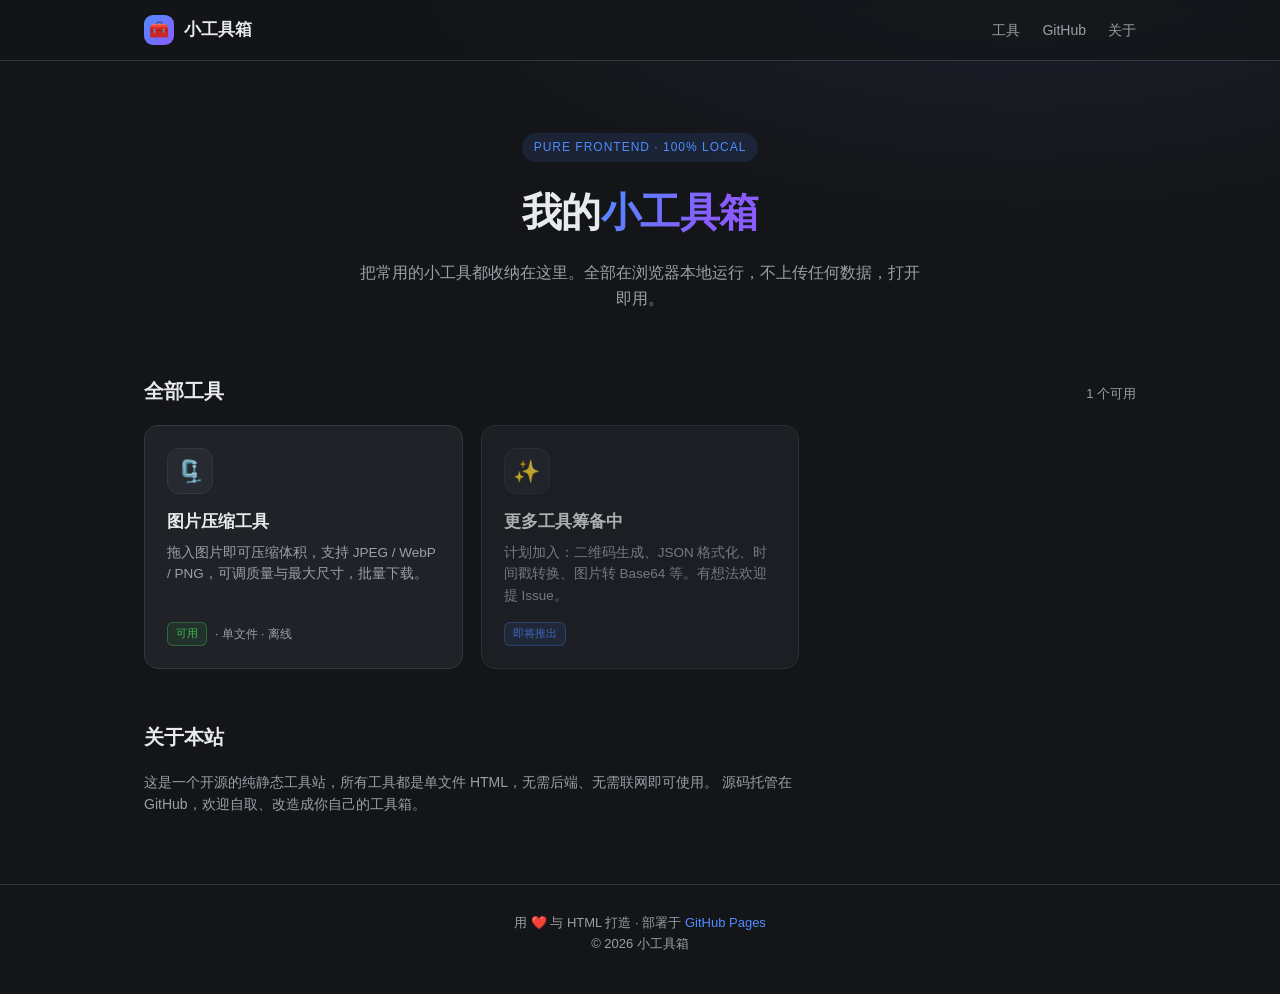
==== index.html @ 85b4f915 "feat: 小工具箱网站首页 + 图片压缩工具 - index.html 工具卡片网格首页 - assets/style.css 暗色主题样式 - tools/image-compressor.htm" ====
<!DOCTYPE html>
<html lang="zh-CN">
<head>
<meta charset="UTF-8">
<meta name="viewport" content="width=device-width, initial-scale=1.0">
<title>我的小工具箱 · Toolbox</title>
<meta name="description" content="一个收纳自制小工具的网站，纯前端、可离线使用。">
<link rel="stylesheet" href="assets/style.css">
</head>
<body>

<nav class="nav">
  <div class="container nav-inner">
    <a class="brand" href="index.html">
      <span class="logo">🧰</span>
      <span>小工具箱</span>
    </a>
    <div class="nav-links">
      <a href="#tools">工具</a>
      <a href="https://github.com" target="_blank" rel="noopener">GitHub</a>
      <a href="#about">关于</a>
    </div>
  </div>
</nav>

<header class="hero container">
  <span class="eyebrow">Pure Frontend · 100% Local</span>
  <h1>我的<span class="grad">小工具箱</span></h1>
  <p>把常用的小工具都收纳在这里。全部在浏览器本地运行，不上传任何数据，打开即用。</p>
</header>

<main class="container">
  <section class="section" id="tools">
    <div class="section-head">
      <h2>全部工具</h2>
      <span class="count" id="toolCount">1 个可用</span>
    </div>

    <div class="grid">
      <a class="card" href="tools/image-compressor.html">
        <div class="icon">🗜️</div>
        <h3>图片压缩工具</h3>
        <p>拖入图片即可压缩体积，支持 JPEG / WebP / PNG，可调质量与最大尺寸，批量下载。</p>
        <div class="meta">
          <span class="tag live">可用</span>
          <span>· 单文件 · 离线</span>
        </div>
      </a>

      <div class="card" style="opacity:.72;">
        <div class="icon">✨</div>
        <h3>更多工具筹备中</h3>
        <p>计划加入：二维码生成、JSON 格式化、时间戳转换、图片转 Base64 等。有想法欢迎提 Issue。</p>
        <div class="meta">
          <span class="tag soon">即将推出</span>
        </div>
      </div>
    </div>
  </section>

  <section class="section" id="about" style="padding-top:40px;">
    <div class="section-head"><h2>关于本站</h2></div>
    <p style="color:var(--muted); font-size:14px; max-width:680px;">
      这是一个开源的纯静态工具站，所有工具都是单文件 HTML，无需后端、无需联网即可使用。
      源码托管在 GitHub，欢迎自取、改造成你自己的工具箱。
    </p>
  </section>
</main>

<footer class="footer">
  <div class="container">
    用 ❤️ 与 HTML 打造 · 部署于
    <a href="https://pages.github.com" target="_blank" rel="noopener">GitHub Pages</a>
    <br>© <span id="year"></span> 小工具箱
  </div>
</footer>

<script>
  document.getElementById('year').textContent = new Date().getFullYear();
</script>
</body>
</html>
---- assets/style.css ----
:root {
  --bg: #141518;
  --bg-2: #1b1d22;
  --panel: #202228;
  --panel-2: #272a31;
  --border: #34373f;
  --text: #e8eaed;
  --muted: #9aa0a8;
  --accent: #4f8cff;
  --accent-hover: #6ea0ff;
  --accent-soft: rgba(79, 140, 255, 0.12);
  --green: #3fb950;
  --radius: 14px;
  --shadow: 0 8px 28px rgba(0, 0, 0, 0.35);
}

* { box-sizing: border-box; margin: 0; padding: 0; }

html { scroll-behavior: smooth; }

body {
  font-family: -apple-system, BlinkMacSystemFont, "Segoe UI", "PingFang SC",
    "Microsoft YaHei", Roboto, Helvetica, Arial, sans-serif;
  background: radial-gradient(1200px 600px at 80% -10%, #1d2230 0%, var(--bg) 55%);
  color: var(--text);
  line-height: 1.6;
  min-height: 100vh;
  -webkit-font-smoothing: antialiased;
}

a { color: inherit; text-decoration: none; }

.container { max-width: 1040px; margin: 0 auto; padding: 0 24px; }

/* ---- Top nav ---- */
.nav {
  position: sticky; top: 0; z-index: 20;
  backdrop-filter: blur(10px);
  background: rgba(20, 21, 24, 0.72);
  border-bottom: 1px solid var(--border);
}
.nav-inner { display: flex; align-items: center; justify-content: space-between; height: 60px; }
.brand { display: flex; align-items: center; gap: 10px; font-weight: 700; font-size: 17px; }
.brand .logo {
  width: 30px; height: 30px; border-radius: 9px;
  background: linear-gradient(135deg, var(--accent), #8a5cff);
  display: grid; place-items: center; font-size: 16px;
}
.nav-links { display: flex; gap: 22px; font-size: 14px; color: var(--muted); }
.nav-links a:hover { color: var(--text); }

/* ---- Hero ---- */
.hero { padding: 72px 0 40px; text-align: center; }
.hero .eyebrow {
  display: inline-block; font-size: 12px; letter-spacing: 1px; text-transform: uppercase;
  color: var(--accent); background: var(--accent-soft);
  padding: 5px 12px; border-radius: 999px; margin-bottom: 18px;
}
.hero h1 { font-size: 40px; font-weight: 750; letter-spacing: -0.5px; }
.hero h1 .grad {
  background: linear-gradient(120deg, var(--accent), #8a5cff 70%);
  -webkit-background-clip: text; background-clip: text; color: transparent;
}
.hero p { color: var(--muted); font-size: 16px; max-width: 560px; margin: 16px auto 0; }

/* ---- Section ---- */
.section { padding: 24px 0 12px; }
.section-head { display: flex; align-items: baseline; justify-content: space-between; margin-bottom: 18px; }
.section-head h2 { font-size: 20px; font-weight: 650; }
.section-head .count { color: var(--muted); font-size: 13px; }

/* ---- Tool grid ---- */
.grid {
  display: grid; gap: 18px;
  grid-template-columns: repeat(auto-fill, minmax(290px, 1fr));
}
.card {
  position: relative; display: flex; flex-direction: column;
  background: var(--panel); border: 1px solid var(--border);
  border-radius: var(--radius); padding: 22px;
  transition: transform .18s ease, border-color .18s ease, box-shadow .18s ease;
}
a.card:hover { transform: translateY(-4px); border-color: var(--accent); box-shadow: var(--shadow); }
.card .icon {
  width: 46px; height: 46px; border-radius: 12px; display: grid; place-items: center;
  font-size: 22px; margin-bottom: 14px; background: var(--panel-2); border: 1px solid var(--border);
}
.card h3 { font-size: 17px; font-weight: 640; margin-bottom: 6px; }
.card p { color: var(--muted); font-size: 13.5px; flex: 1; }
.card .meta { margin-top: 16px; display: flex; align-items: center; gap: 8px; font-size: 12px; color: var(--muted); }
.tag {
  font-size: 11px; padding: 2px 8px; border-radius: 6px;
  background: var(--panel-2); border: 1px solid var(--border); color: var(--muted);
}
.tag.live { color: var(--green); border-color: rgba(63,185,80,.4); background: rgba(63,185,80,.1); }
.tag.soon { color: var(--accent); border-color: rgba(79,140,255,.4); background: var(--accent-soft); }

/* ---- Footer ---- */
.footer {
  margin-top: 56px; border-top: 1px solid var(--border);
  padding: 28px 0 40px; color: var(--muted); font-size: 13px; text-align: center;
}
.footer a { color: var(--accent); }
.footer a:hover { color: var(--accent-hover); }

/* ---- Back link on tool pages ---- */
.back-bar {
  position: sticky; top: 0; z-index: 20;
  background: rgba(20, 21, 24, 0.8); backdrop-filter: blur(10px);
  border-bottom: 1px solid var(--border);
}
.back-bar a {
  display: inline-flex; align-items: center; gap: 6px;
  height: 52px; font-size: 14px; color: var(--muted);
}
.back-bar a:hover { color: var(--accent); }

@media (max-width: 600px) {
  .hero { padding: 48px 0 28px; }
  .hero h1 { font-size: 30px; }
  .nav-links { display: none; }
}
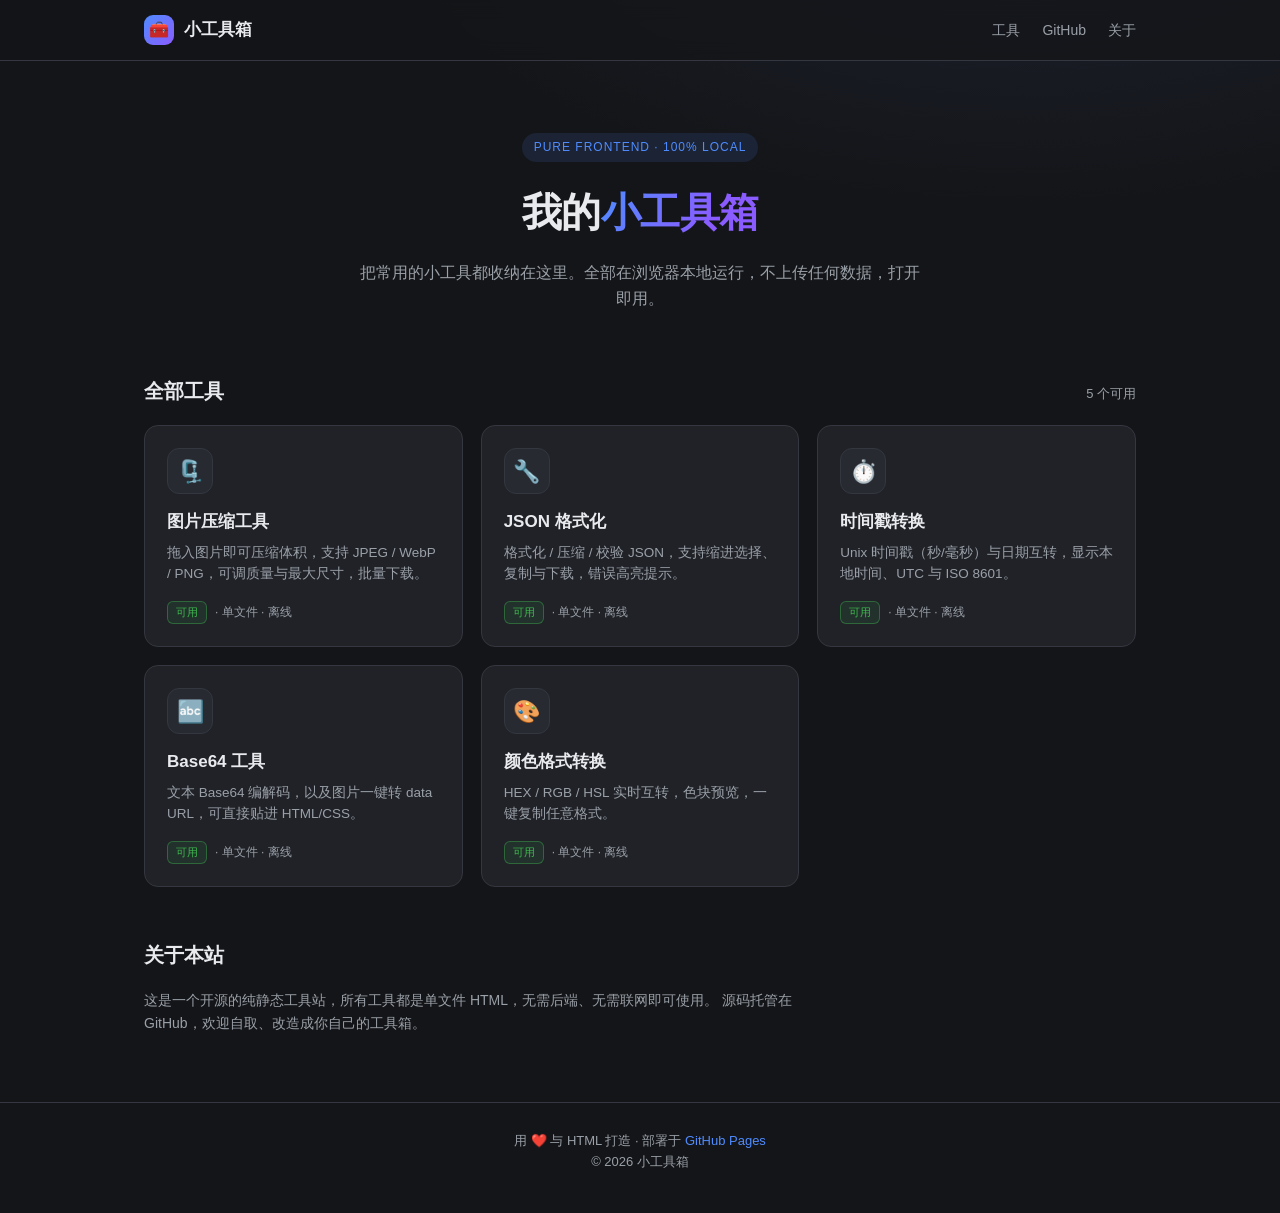
==== commit ad93acb9: "Update index.html" ====
--- a/index.html
+++ b/index.html
@@ -33,7 +33,7 @@
   <section class="section" id="tools">
     <div class="section-head">
       <h2>全部工具</h2>
-      <span class="count" id="toolCount">1 个可用</span>
+      <span class="count" id="toolCount">5 个可用</span>
     </div>
 
     <div class="grid">
@@ -47,14 +47,45 @@
         </div>
       </a>
 
-      <div class="card" style="opacity:.72;">
-        <div class="icon">✨</div>
-        <h3>更多工具筹备中</h3>
-        <p>计划加入：二维码生成、JSON 格式化、时间戳转换、图片转 Base64 等。有想法欢迎提 Issue。</p>
+      <a class="card" href="tools/json-formatter.html">
+        <div class="icon">🔧</div>
+        <h3>JSON 格式化</h3>
+        <p>格式化 / 压缩 / 校验 JSON，支持缩进选择、复制与下载，错误高亮提示。</p>
         <div class="meta">
-          <span class="tag soon">即将推出</span>
+          <span class="tag live">可用</span>
+          <span>· 单文件 · 离线</span>
         </div>
-      </div>
+      </a>
+
+      <a class="card" href="tools/timestamp.html">
+        <div class="icon">⏱️</div>
+        <h3>时间戳转换</h3>
+        <p>Unix 时间戳（秒/毫秒）与日期互转，显示本地时间、UTC 与 ISO 8601。</p>
+        <div class="meta">
+          <span class="tag live">可用</span>
+          <span>· 单文件 · 离线</span>
+        </div>
+      </a>
+
+      <a class="card" href="tools/base64.html">
+        <div class="icon">🔤</div>
+        <h3>Base64 工具</h3>
+        <p>文本 Base64 编解码，以及图片一键转 data URL，可直接贴进 HTML/CSS。</p>
+        <div class="meta">
+          <span class="tag live">可用</span>
+          <span>· 单文件 · 离线</span>
+        </div>
+      </a>
+
+      <a class="card" href="tools/color-converter.html">
+        <div class="icon">🎨</div>
+        <h3>颜色格式转换</h3>
+        <p>HEX / RGB / HSL 实时互转，色块预览，一键复制任意格式。</p>
+        <div class="meta">
+          <span class="tag live">可用</span>
+          <span>· 单文件 · 离线</span>
+        </div>
+      </a>
     </div>
   </section>
 
